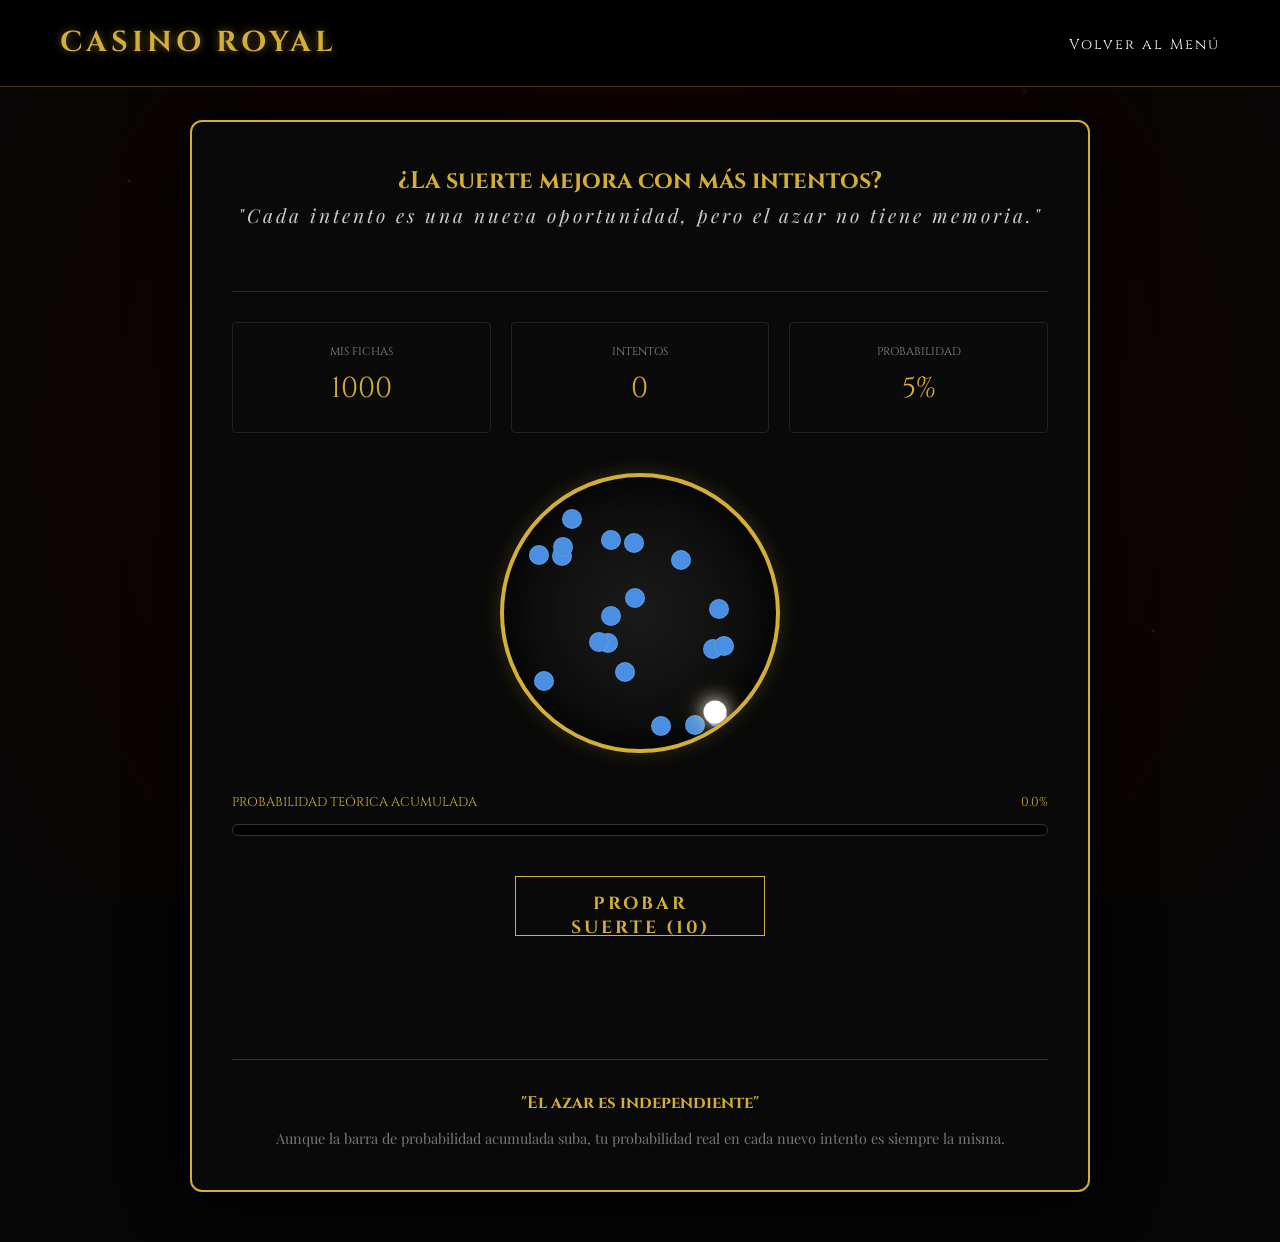
==== pages/game5.html @ 6c9566e2 "Add files via upload" ====
<!DOCTYPE html>
<html lang="es">
<head>
    <meta charset="UTF-8">
    <meta name="viewport" content="width=device-width, initial-scale=1.0">
    <title>Casino Royal - ¿La suerte mejora?</title>
    <link rel="preconnect" href="https://fonts.googleapis.com">
    <link rel="preconnect" href="https://fonts.gstatic.com" crossorigin>
    <link href="https://fonts.googleapis.com/css2?family=Cinzel:wght@400;700&family=Playfair+Display:ital,wght@0,400;0,700;1,400&display=swap" rel="stylesheet">
    <link rel="stylesheet" href="../css/styles.css">
    <style>
        .game-container {
            max-width: 900px;
            margin: 120px auto 50px;
            padding: 40px;
            background: rgba(10, 10, 10, 0.98);
            border: 2px solid var(--gold);
            border-radius: 12px;
            box-shadow: 0 0 60px rgba(0,0,0,1);
            text-align: center;
        }

        .myth-section {
            border-bottom: 1px solid rgba(212, 175, 55, 0.2);
            padding-bottom: 20px;
            margin-bottom: 30px;
        }

        .myth-section h2 { font-family: 'Cinzel', serif; color: var(--gold); }

        .stats-grid {
            display: grid;
            grid-template-columns: repeat(3, 1fr);
            gap: 20px;
            margin-bottom: 40px;
        }

        .stat-card { background: #0a0a0a; padding: 20px; border: 1px solid #222; border-radius: 4px; }
        .stat-label { font-family: 'Cinzel', serif; font-size: 0.7rem; color: #888; display: block; margin-bottom: 5px; }
        .stat-value { font-family: 'Cinzel', serif; font-size: 1.8rem; color: var(--gold); }

        /* TÓMBOLA */
        .tombola-wrapper {
            position: relative;
            width: 280px;
            height: 280px;
            margin: 0 auto 40px;
        }

        #tombola {
            width: 100%;
            height: 100%;
            background: radial-gradient(circle at center, #1a1a1a 0%, #050505 100%);
            border: 4px solid var(--gold);
            border-radius: 50%;
            position: relative;
            overflow: hidden;
            box-shadow: inset 0 0 40px rgba(0,0,0,0.9), 0 0 20px rgba(212, 175, 55, 0.2);
        }

        /* BOLAS NORMALES */
        .ball {
            position: absolute;
            width: 20px;
            height: 20px;
            border-radius: 50%;
            background: #4a90e2; 
            border: 1px solid rgba(255,255,255,0.1);
            transition: all 0.2s ease; /* Transición suave solicitada */
        }

        /* BOLA ESPECIAL: Blanca y Radiante */
        .ball-special {
            background: #ffffff !important;
            transform: scale(1.15);
            box-shadow: 0 0 15px rgba(255,255,255,0.9), 0 0 25px rgba(212,175,55,0.6);
            z-index: 20;
            border: none !important;
        }

        @keyframes shake {
            0% { transform: rotate(0deg); }
            25% { transform: rotate(2deg) translate(2px, -2px); }
            50% { transform: rotate(-2deg) translate(-2px, 2px); }
            75% { transform: rotate(2deg) translate(2px, 2px); }
            100% { transform: rotate(0deg); }
        }

        .shaking { animation: shake 0.1s infinite; }

        /* ESTADOS DE SELECCIÓN REFINADOS */
        .selected-loss {
            background: #1f4f91 !important; /* Azul más oscuro */
            border: 2px solid #d4af37 !important; /* Aro dorado sutil */
            box-shadow: 0 0 8px rgba(212,175,55,0.5) !important; /* Glow ligero dorado */
            transform: scale(1.1) !important; /* Ligera escala */
            z-index: 50;
        }

        .selected-win {
            transform: scale(1.4) !important;
            background: #fff !important;
            box-shadow: 
                0 0 25px rgba(255,255,255,1),
                0 0 50px rgba(212,175,55,1),
                0 0 80px rgba(212,175,55,0.8) !important;
            z-index: 100 !important;
        }

        /* TEXTO JACKPOT */
        #result-msg {
            margin-top: 20px;
            font-family: 'Cinzel', serif;
            font-size: 1.4rem;
            height: 60px;
            display: flex;
            flex-direction: column;
            justify-content: center;
            align-items: center;
            transition: all 0.5s ease;
        }

        .jackpot-text {
            color: var(--gold) !important;
            font-weight: bold;
            text-shadow: 0 0 15px rgba(212,175,55,0.5);
            animation: jackpotAnim 0.8s ease-out forwards, pulse 1.5s infinite 0.8s;
        }

        @keyframes jackpotAnim {
            0% { opacity: 0; transform: scale(0.5); }
            100% { opacity: 1; transform: scale(1.1); }
        }

        @keyframes pulse {
            0% { opacity: 1; transform: scale(1.1); }
            50% { opacity: 0.7; transform: scale(1.05); }
            100% { opacity: 1; transform: scale(1.1); }
        }

        /* Partículas de Victoria */
        .particle {
            position: absolute;
            width: 6px;
            height: 6px;
            background: var(--gold);
            border-radius: 50%;
            pointer-events: none;
            z-index: 99;
        }

        /* Progress Bar */
        .progress-section { margin: 40px 0; text-align: left; }
        .progress-label { display: flex; justify-content: space-between; font-family: 'Cinzel', serif; font-size: 0.8rem; color: var(--gold); margin-bottom: 10px; }
        .progress-container { width: 100%; height: 12px; background: #000; border: 1px solid #333; border-radius: 10px; overflow: hidden; }
        #progress-bar { width: 0%; height: 100%; background: linear-gradient(90deg, #4a0000, var(--gold)); transition: width 0.5s ease; }

        .action-area { margin: 20px 0; }
        #attempt-btn { width: 250px; height: 60px; font-size: 1.1rem; }

        .conclusion { margin-top: 40px; padding-top: 30px; border-top: 1px solid #333; color: #777; font-size: 0.9rem; }
    </style>
</head>
<body>
    <div class="bg-particles"></div>

    <header>
        <nav class="container">
            <div class="logo">CASINO ROYAL</div>
            <ul class="nav-links">
                <li><a href="menu.html">Volver al Menú</a></li>
            </ul>
        </nav>
    </header>

    <main class="container">
        <section class="game-container">
            <div class="myth-section">
                <h2>¿La suerte mejora con más intentos?</h2>
                <p class="subtitle">"Cada intento es una nueva oportunidad, pero el azar no tiene memoria."</p>
            </div>

            <div class="stats-grid">
                <div class="stat-card">
                    <span class="stat-label">MIS FICHAS</span>
                    <span id="balance" class="stat-value">1000</span>
                </div>
                <div class="stat-card">
                    <span class="stat-label">INTENTOS</span>
                    <span id="attempts" class="stat-value">0</span>
                </div>
                <div class="stat-card">
                    <span class="stat-label">PROBABILIDAD</span>
                    <span class="stat-value">5%</span>
                </div>
            </div>

            <div class="tombola-wrapper">
                <div id="tombola"></div>
            </div>

            <div class="progress-section">
                <div class="progress-label">
                    <span>PROBABILIDAD TEÓRICA ACUMULADA</span>
                    <span id="cumulative-prob">0%</span>
                </div>
                <div class="progress-container">
                    <div id="progress-bar"></div>
                </div>
            </div>

            <div class="action-area">
                <button id="attempt-btn" class="btn-primary">PROBAR SUERTE (10)</button>
                <div id="result-msg"></div>
            </div>

            <div class="conclusion">
                <h3 style="color: var(--gold); margin-bottom: 10px; font-family: 'Cinzel';">"El azar es independiente"</h3>
                <p>Aunque la barra de probabilidad acumulada suba, tu probabilidad real en cada nuevo intento es siempre la misma.</p>
            </div>
        </section>
    </main>

    <script src="../js/games/game5.js"></script>
</body>
</html>
---- css/styles.css ----
/* 
    CASINO ROYAL - MASTER STYLESHEET
    Elegancia, Lujo y Azar
*/

:root {
    --gold: #d4af37;
    --gold-light: #f1d279;
    --dark-red: #4a0000;
    --blood-red: #8b0000;
    --black: #050505;
    --dark-grey: #121212;
    --white-ivory: #fdfcf0;
    --transition: all 0.4s cubic-bezier(0.25, 1, 0.5, 1);
}

/* Reset & Base */
* {
    margin: 0;
    padding: 0;
    box-sizing: border-box;
}

html {
    scroll-behavior: smooth;
}

body {
    background-color: var(--black);
    color: var(--white-ivory);
    font-family: 'Playfair Display', serif;
    overflow-x: hidden;
    line-height: 1.6;
}

.container {
    max-width: 1200px;
    margin: 0 auto;
    padding: 0 20px;
}

/* Background Particles Animation */
.bg-particles {
    position: fixed;
    top: 0;
    left: 0;
    width: 100%;
    height: 100%;
    z-index: -1;
    background: radial-gradient(circle at center, #1a0000 0%, #050505 100%);
    overflow: hidden;
}

.bg-particles::after {
    content: '';
    position: absolute;
    width: 2px;
    height: 2px;
    background: var(--gold);
    box-shadow: 
        10vw 20vh 2px var(--gold), 30vw 50vh 1px var(--gold), 80vw 10vh 3px var(--gold),
        50vw 80vh 1px var(--gold), 20vw 90vh 2px var(--gold), 70vw 40vh 1px var(--gold),
        90vw 70vh 2px var(--gold), 15vw 15vh 1px var(--gold), 45vw 25vh 3px var(--gold);
    animation: particlesAnim 20s linear infinite;
    opacity: 0.3;
}

@keyframes particlesAnim {
    from { transform: translateY(0); }
    to { transform: translateY(-100vh); }
}

/* Header & Nav */
header {
    background: rgba(0, 0, 0, 0.9);
    padding: 20px 0;
    position: fixed;
    width: 100%;
    top: 0;
    z-index: 1000;
    border-bottom: 1px solid rgba(212, 175, 55, 0.3);
    backdrop-filter: blur(10px);
}

nav {
    display: flex;
    justify-content: space-between;
    align-items: center;
}

.logo {
    font-family: 'Cinzel', serif;
    font-size: 1.8rem;
    font-weight: 700;
    color: var(--gold);
    letter-spacing: 4px;
    text-shadow: 0 0 10px rgba(212, 175, 55, 0.5);
}

.nav-links {
    display: flex;
    list-style: none;
    gap: 30px;
}

.nav-links a {
    text-decoration: none;
    color: var(--white-ivory);
    font-family: 'Cinzel', serif;
    font-size: 0.9rem;
    letter-spacing: 2px;
    transition: var(--transition);
    position: relative;
}

.nav-links a::after {
    content: '';
    position: absolute;
    bottom: -5px;
    left: 0;
    width: 0;
    height: 1px;
    background: var(--gold);
    transition: var(--transition);
}

.nav-links a:hover {
    color: var(--gold);
}

.nav-links a:hover::after {
    width: 100%;
}

/* Hero Section */
#hero {
    height: 100vh;
    display: flex;
    justify-content: center;
    align-items: center;
    text-align: center;
    background: linear-gradient(rgba(5, 5, 5, 0.7), rgba(5, 5, 5, 0.7)), url('https://images.unsplash.com/photo-1596838132731-dd9d53c2710d?auto=format&fit=crop&q=80&w=2000');
    background-size: cover;
    background-position: center;
}

.hero-content h1 {
    font-family: 'Cinzel', serif;
    font-size: clamp(3rem, 8vw, 6rem);
    color: var(--gold);
    letter-spacing: 15px;
    margin-bottom: 10px;
    position: relative;
}

.glitter-text {
    background: linear-gradient(45deg, var(--gold) 20%, var(--gold-light) 40%, var(--gold) 60%, var(--gold-light) 80%);
    background-size: 200% auto;
    -webkit-background-clip: text;
    -webkit-text-fill-color: transparent;
    animation: shine 4s linear infinite;
}

@keyframes shine {
    to { background-position: 200% center; }
}

.subtitle {
    font-style: italic;
    font-size: 1.2rem;
    color: #ccc;
    margin-bottom: 40px;
    letter-spacing: 3px;
}

.btn-primary {
    display: inline-block;
    padding: 15px 40px;
    background: transparent;
    border: 1px solid var(--gold);
    color: var(--gold);
    text-decoration: none;
    font-family: 'Cinzel', serif;
    letter-spacing: 3px;
    font-weight: 700;
    transition: var(--transition);
    position: relative;
    overflow: hidden;
}

.btn-primary:hover {
    background: var(--gold);
    color: var(--black);
    box-shadow: 0 0 30px rgba(212, 175, 55, 0.6);
}

/* Games Grid */
#games {
    padding: 100px 20px;
}

.section-title {
    text-align: center;
    font-family: 'Cinzel', serif;
    font-size: 2.5rem;
    margin-bottom: 60px;
    color: var(--gold);
    position: relative;
}

.section-title::after {
    content: '';
    display: block;
    width: 60px;
    height: 2px;
    background: var(--gold);
    margin: 20px auto;
}

.games-grid {
    display: grid;
    grid-template-columns: repeat(auto-fit, minmax(280px, 1fr));
    gap: 30px;
}

.game-card {
    background: linear-gradient(145deg, #1a1a1a, #0a0a0a);
    border: 1px solid rgba(212, 175, 55, 0.1);
    border-radius: 4px;
    padding: 40px 20px;
    text-align: center;
    transition: var(--transition);
    position: relative;
    cursor: pointer;
}

.game-card:hover {
    transform: translateY(-10px);
    border-color: var(--gold);
    box-shadow: 0 10px 40px rgba(0, 0, 0, 0.8), 0 0 15px rgba(212, 175, 55, 0.2);
}

.card-icon {
    font-size: 3rem;
    margin-bottom: 20px;
    display: block;
}

.game-card h3 {
    font-family: 'Cinzel', serif;
    font-size: 1.3rem;
    margin-bottom: 15px;
    color: var(--gold);
}

.game-card p {
    font-size: 0.9rem;
    color: #888;
    margin-bottom: 25px;
}

.btn-play {
    text-decoration: none;
    color: var(--white-ivory);
    font-size: 0.8rem;
    font-family: 'Cinzel', serif;
    letter-spacing: 2px;
    border-bottom: 1px solid var(--gold);
    padding-bottom: 5px;
    transition: var(--transition);
}

.btn-play:hover {
    color: var(--gold);
    letter-spacing: 3px;
}

/* Footer */
footer {
    background: #000;
    padding: 80px 0 40px;
    border-top: 1px solid rgba(212, 175, 55, 0.2);
    text-align: center;
}

.footer-logo {
    font-family: 'Cinzel', serif;
    font-size: 2rem;
    color: var(--gold);
    margin-bottom: 20px;
    letter-spacing: 5px;
}

.footer-content p {
    color: #666;
    margin-bottom: 40px;
    font-style: italic;
}

.footer-bottom {
    font-size: 0.8rem;
    color: #444;
    border-top: 1px solid #111;
    padding-top: 40px;
}

/* Responsive */
@media (max-width: 768px) {
    .nav-links { display: none; }
    .hero-content h1 { font-size: 3.5rem; }
}
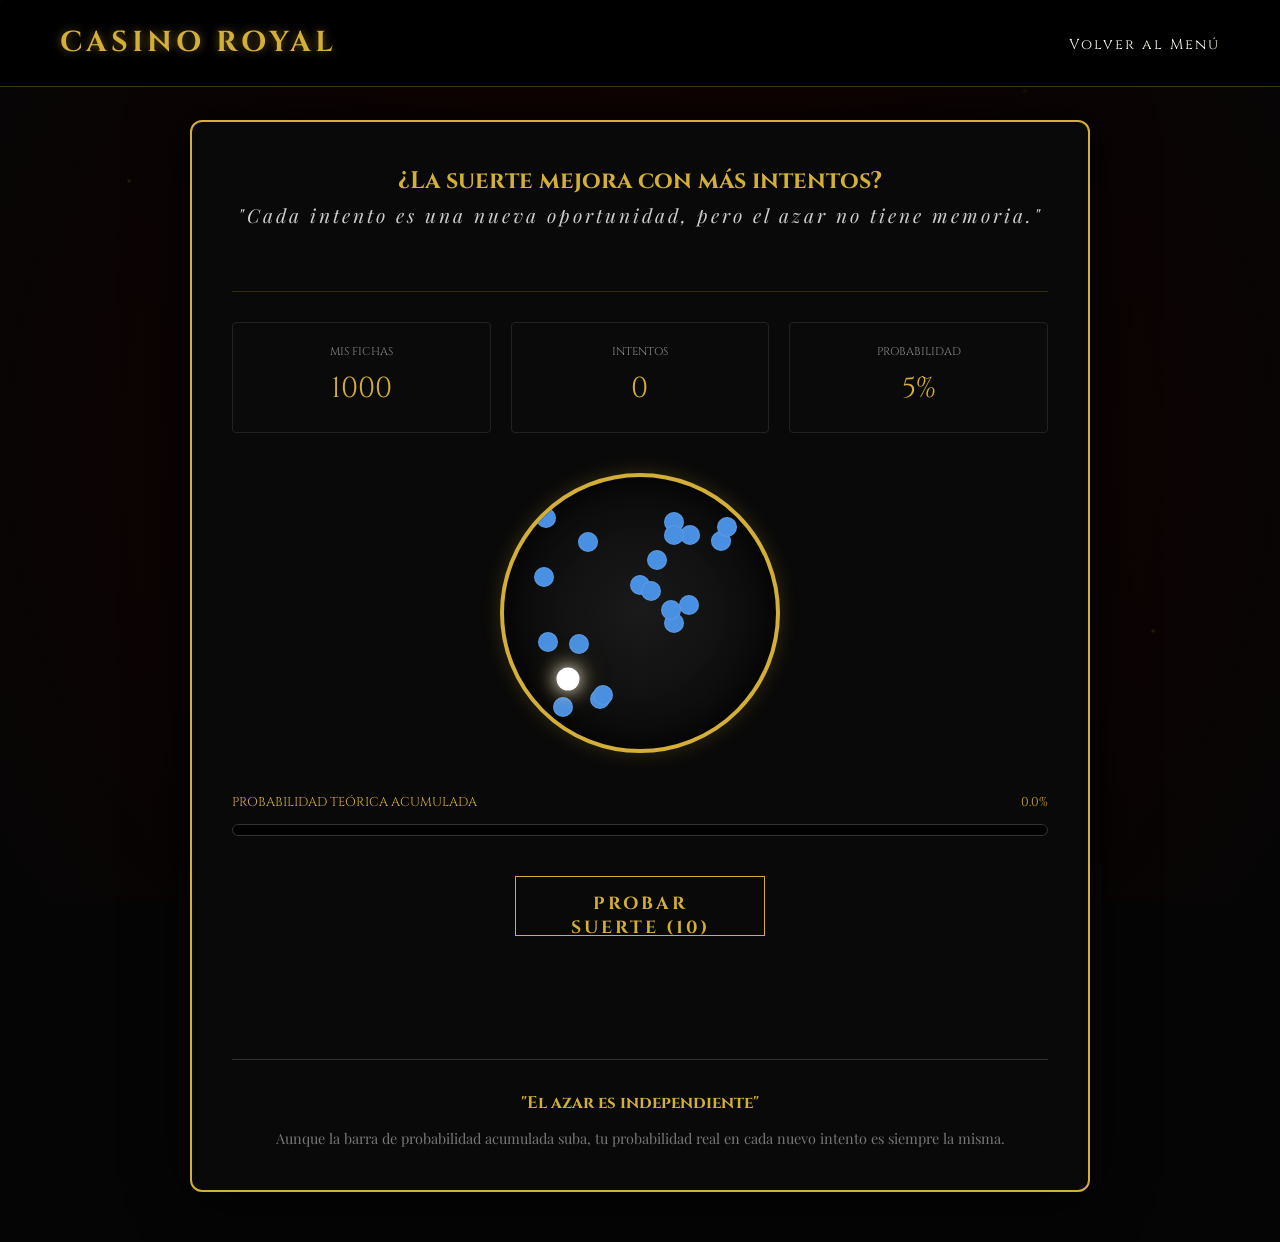
==== commit 00b09a85: "Add files via upload" ====
--- a/pages/game5.html
+++ b/pages/game5.html
@@ -98,13 +98,50 @@
         }
 
         .selected-win {
-            transform: scale(1.4) !important;
+            transform: scale(1.6) !important;
             background: #fff !important;
             box-shadow: 
-                0 0 25px rgba(255,255,255,1),
-                0 0 50px rgba(212,175,55,1),
-                0 0 80px rgba(212,175,55,0.8) !important;
-            z-index: 100 !important;
+                0 0 30px rgba(255,255,255,1),
+                0 0 60px rgba(212,175,55,1),
+                0 0 100px rgba(212,175,55,0.9) !important;
+            z-index: 1000 !important;
+            animation: rare-pulse 1s infinite ease-in-out;
+            border: 2px solid #fff !important;
+        }
+
+        @keyframes rare-pulse {
+            0% { transform: scale(1.6); box-shadow: 0 0 30px #fff, 0 0 60px var(--gold); }
+            50% { transform: scale(1.8); box-shadow: 0 0 60px #fff, 0 0 120px var(--gold), 0 0 180px var(--gold); }
+            100% { transform: scale(1.6); box-shadow: 0 0 30px #fff, 0 0 60px var(--gold); }
+        }
+
+        .rare-win-flash {
+            position: fixed;
+            top: 0;
+            left: 0;
+            width: 100vw;
+            height: 100vh;
+            background: rgba(255, 215, 0, 0.2);
+            pointer-events: none;
+            z-index: 9999;
+            animation: flash-anim 1.5s ease-out forwards;
+        }
+
+        @keyframes flash-anim {
+            0% { opacity: 0; }
+            20% { opacity: 1; }
+            100% { opacity: 0; }
+        }
+
+        .rare-label {
+            font-size: 2.2rem;
+            background: linear-gradient(to bottom, #fff 20%, var(--gold) 50%, #8a6d3b 80%);
+            -webkit-background-clip: text;
+            -webkit-text-fill-color: transparent;
+            filter: drop-shadow(0 0 15px rgba(212,175,55,0.8));
+            letter-spacing: 4px;
+            font-weight: 900;
+            margin-bottom: 5px;
         }
 
         /* TEXTO JACKPOT */
